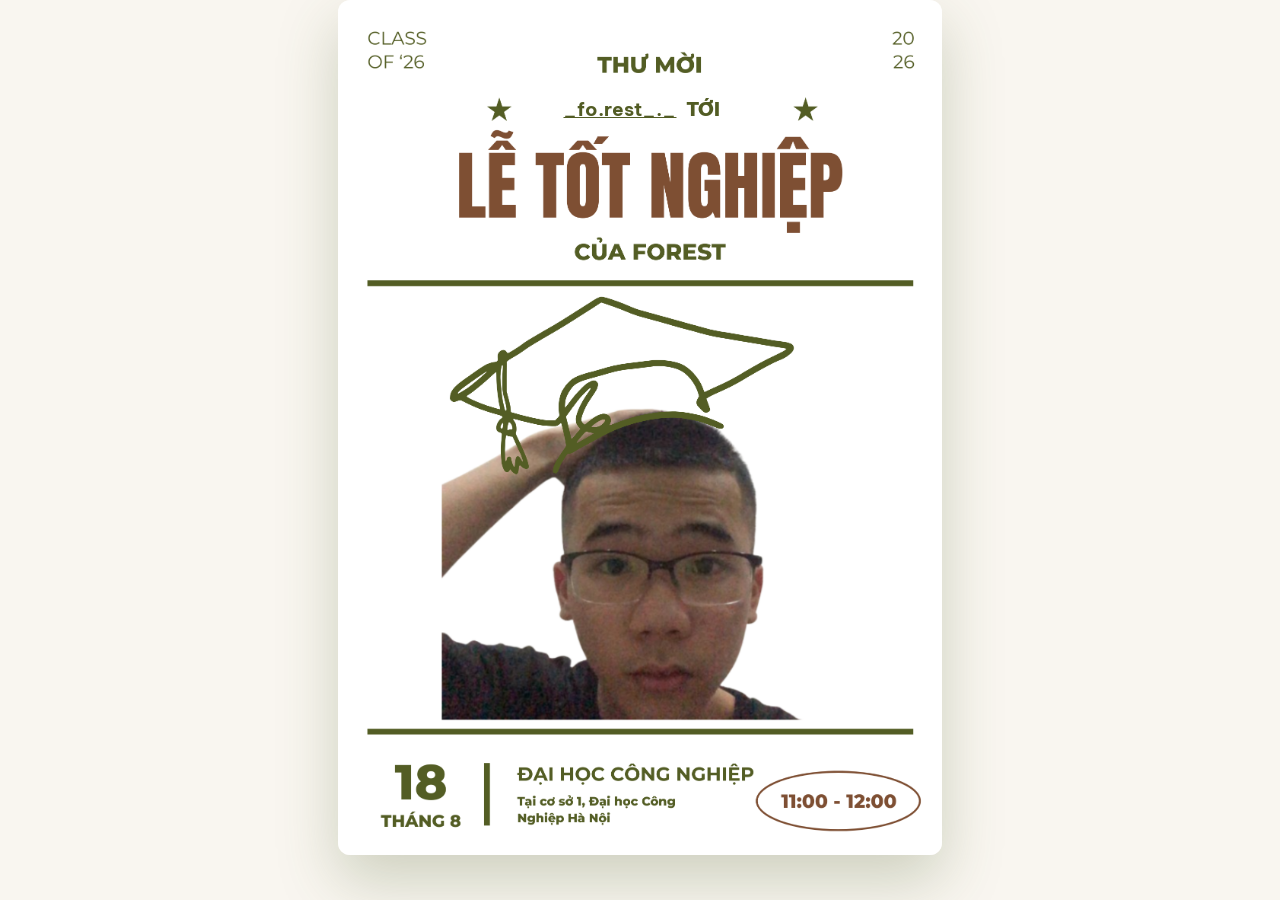
==== bkhanh.html @ 5e3d1be9 "Initial commit" ====
<!DOCTYPE html>
<html lang="vi">

<head>
    <meta charset="UTF-8">
    <meta name="viewport" content="width=device-width, initial-scale=1.0">
    <title>Thư Mời - Lam</title>
    <link rel="stylesheet" href="style.css">
    <link
        href="https://fonts.googleapis.com/css2?family=Be+Vietnam+Pro:wght@400;500;600;700;800;900&family=Playfair+Display:ital,wght@0,600;1,600&display=swap"
        rel="stylesheet">
    <style>
        body {
            background-color: var(--color-cream, #f9f6f0);
            margin: 0;
            overflow: hidden;
            display: flex;
            justify-content: center;
            align-items: center;
            height: 100vh;
        }

        /* Container lo việc di chuyển bồng bềnh lên xuống */
        .poster-wrapper {
            animation: slideUpFade 1.2s cubic-bezier(0.2, 0.8, 0.2, 1) forwards,
                floatPoster 4s ease-in-out infinite alternate 1.2s;
            opacity: 0;
            transform: translateY(50px) scale(0.95);
            z-index: 2;
        }

        @keyframes slideUpFade {
            to {
                opacity: 1;
                transform: translateY(0) scale(1);
            }
        }

        @keyframes floatPoster {
            from {
                transform: translateY(0);
            }

            to {
                transform: translateY(-8px);
            }
        }

        /* Container lo việc phóng to khi di chuột vào (hover) */
        .poster-scale-container {
            position: relative;
            transition: transform 0.5s cubic-bezier(0.2, 0.8, 0.2, 1);
        }

        .poster-wrapper:hover .poster-scale-container {
            transform: scale(1.02);
        }

        .poster-bg {
            height: 95vh;
            width: auto;
            display: block;
            object-fit: contain;
            border-radius: 12px;
            box-shadow: 0 25px 60px rgba(74, 94, 42, 0.25);
        }

        /* Phần chứa chữ */
        .link-container {
            position: absolute;
            top: 10.5%;
            left: 50%;
            transform: translateX(-50%);
            z-index: 10;
            display: flex;
            align-items: center;
            white-space: nowrap;
            opacity: 0;
            animation: fadeInLink 1s ease forwards 1s;
        }

        @keyframes fadeInLink {
            to {
                opacity: 1;
            }
        }

        .static-text {
            font-family: var(--font-body, 'Be Vietnam Pro', sans-serif);
            color: #525c24;
            font-weight: 900;
            font-size: 1.2rem;
            margin-right: 6px;
        }

        .special-link {
            font-family: var(--font-body, 'Be Vietnam Pro', sans-serif);
            color: #525c24;
            font-weight: bold;
            text-decoration: underline;
            font-size: 1.2rem;
            transition: all 0.4s cubic-bezier(0.34, 1.56, 0.64, 1);
            display: inline-block;
            background: rgba(255, 255, 255, 0.5);
            padding: 2px 10px;
            border-radius: 6px;
            position: relative;
        }

        .special-link:hover {
            color: #3a4e1e;
            background: rgba(255, 255, 255, 0.95);
            transform: scale(1.15) rotate(-3deg);
            box-shadow: 0 4px 15px rgba(82, 92, 36, 0.3);
            text-decoration: none;
        }

        /* --- CSS CHO CÁC HẠT TRANG TRÍ --- */
        #particles-container {
            position: absolute;
            top: 0;
            left: 0;
            width: 100vw;
            height: 100vh;
            overflow: hidden;
            z-index: 1;
            pointer-events: none;
        }

        .particle {
            position: absolute;
            border-radius: 50%;
            opacity: 0;
            animation: floatParticle linear infinite;
        }

        @keyframes floatParticle {
            0% {
                transform: translateY(110vh) rotate(0deg) scale(0.5);
                opacity: 0;
            }

            10% {
                opacity: 0.7;
            }

            90% {
                opacity: 0.7;
            }

            100% {
                transform: translateY(-10vh) rotate(360deg) scale(1.2);
                opacity: 0;
            }
        }
    </style>
</head>

<body>
    <!-- Container cho các hạt trang trí -->
    <div id="particles-container"></div>

    <div class="poster-wrapper">
        <!-- Đặt một container bọc ngoài cả ảnh và chữ để chúng phóng to CÙNG NHAU -->
        <div class="poster-scale-container">
            <img class="poster-bg" src="letter.png" alt="Thư mời của Lâm">
            <div class="link-container">
                <a href="#" class="special-link">_fo.rest_._</a>
                <span class="static-text">TỚI</span>
            </div>
        </div>
    </div>

    <!-- Script tạo hạt trang trí -->
    <script>
        document.addEventListener('DOMContentLoaded', () => {
            const colors = ['#4a5e2a', '#c8b98c', '#6a7e3a', '#e8e0d0', '#576d33'];
            const container = document.getElementById('particles-container');
            const particleCount = 35;

            for (let i = 0; i < particleCount; i++) {
                const particle = document.createElement('div');
                particle.classList.add('particle');

                const size = Math.random() * 8 + 4;
                const color = colors[Math.floor(Math.random() * colors.length)];
                const left = Math.random() * 100;
                const duration = Math.random() * 12 + 10;
                const delay = Math.random() * -20;

                particle.style.width = `${size}px`;
                particle.style.height = `${size}px`;
                particle.style.backgroundColor = color;
                particle.style.left = `${left}vw`;
                particle.style.animationDuration = `${duration}s`;
                particle.style.animationDelay = `${delay}s`;

                if (Math.random() > 0.7) {
                    particle.style.borderRadius = "2px";
                }

                container.appendChild(particle);
            }
        });
    </script>
</body>

</html>
---- style.css ----
:root {
  --color-olive: #4a5e2a;
  --color-olive-dark: #3a4e1e;
  --color-olive-light: #6a7e3a;
  --color-cream: #f9f6f0;
  --color-cream-dark: #e8e0d0;
  --color-gold: #c8b98c;

  --font-display: 'Playfair Display', serif;
  --font-body: 'Be Vietnam Pro', sans-serif;
}

* {
  margin: 0;
  padding: 0;
  box-sizing: border-box;
}

body {
  font-family: var(--font-body);
  height: 100vh;
  overflow: hidden;
  display: flex;
  justify-content: center;
  align-items: center;
  background-color: #222;
}

/* Poster Layout */
.poster-wrapper {
  position: relative;
  height: 100vh;
  display: flex;
  justify-content: center;
}

.poster-bg {
  height: 100vh;
  width: auto;
  display: block;
  object-fit: contain;
}

.pose-container {
  position: absolute;
  top: 46%;
  /* Tùy chỉnh vị trí để vừa với mũi tên */
  left: 33%;
  transform: translate(-50%, -50%);
  display: inline-block;
  animation: float 4s ease-in-out infinite alternate;
  z-index: 10;
}

.pose-image {
  max-width: 200px;
  /* Giữ ảnh nhỏ để không bị vỡ */
  height: auto;
  border-radius: 12px;
  box-shadow: 0 20px 40px rgba(0, 0, 0, 0.2);
  display: block;
}

/* Float animation for the main image to make it dynamic */
@keyframes float {
  from {
    transform: translateY(0px);
  }

  to {
    transform: translateY(-10px);
  }
}

/* Small Love Letter */
.small-letter-container {
  position: absolute;
  top: 65%;
  /* Chỉnh xuống dưới chỗ tay chỉ */
  right: 73%;
  /* Nằm lui vào trong ảnh một chút, hoặc đẩy ra tùy vị trí tay */
  cursor: pointer;
  z-index: 10;
  transition: transform 0.3s cubic-bezier(0.34, 1.56, 0.64, 1);
}

.small-letter-container:hover {
  transform: scale(1.15) rotate(5deg);
}

.small-letter-icon {
  width: 45px;
  height: auto;
  display: block;
  filter: drop-shadow(0 4px 8px rgba(0, 0, 0, 0.3));
}

/* Pulse ring around the small letter to draw attention */
.pulse-ring {
  position: absolute;
  top: 50%;
  left: 50%;
  transform: translate(-50%, -50%);
  width: 100%;
  height: 100%;
  border-radius: 50%;
  background-color: rgba(255, 255, 255, 0.4);
  z-index: -1;
  animation: pulse 2s infinite;
}

@keyframes pulse {
  0% {
    transform: translate(-50%, -50%) scale(1);
    opacity: 1;
  }

  100% {
    transform: translate(-50%, -50%) scale(2.5);
    opacity: 0;
  }
}

/* Big Letter Overlay */
.big-letter-overlay {
  position: fixed;
  top: 0;
  left: 0;
  width: 100%;
  height: 100%;
  background-color: rgba(0, 0, 0, 0.6);
  backdrop-filter: blur(5px);
  display: flex;
  justify-content: center;
  align-items: center;
  z-index: 100;
  opacity: 0;
  pointer-events: none;
  transition: opacity 0.5s ease;
}

.big-letter-overlay.active {
  opacity: 1;
  pointer-events: auto;
}

/* Envelope Container */
.big-letter-container {
  position: relative;
  width: 400px;
  height: 250px;
  perspective: 1000px;
  transform: translateY(50px) scale(0.9);
  transition: transform 0.5s cubic-bezier(0.34, 1.56, 0.64, 1);
}

.big-letter-overlay.active .big-letter-container {
  transform: translateY(0) scale(1);
}

/* Envelope Construct */
.envelope {
  position: relative;
  width: 100%;
  height: 100%;
  transform-style: preserve-3d;
}

.envelope-back {
  position: absolute;
  top: 0;
  left: 0;
  width: 100%;
  height: 100%;
  background-color: var(--color-olive-dark);
  border-radius: 4px;
  box-shadow: 0 15px 35px rgba(0, 0, 0, 0.3);
}

.envelope-front {
  position: absolute;
  top: 0;
  left: 0;
  width: 100%;
  height: 100%;
  background-color: transparent;
  z-index: 3;
  /* CSS triangle for the front pocket */
  border-left: 200px solid var(--color-olive-light);
  border-right: 200px solid var(--color-olive-light);
  border-bottom: 125px solid var(--color-olive);
  border-top: 125px solid transparent;
  border-radius: 4px;
  pointer-events: none;
}

.envelope-flap {
  position: absolute;
  top: 0;
  left: 0;
  width: 100%;
  height: 100%;
  background-color: transparent;
  z-index: 4;
  /* CSS triangle for the flap */
  border-left: 200px solid transparent;
  border-right: 200px solid transparent;
  border-top: 125px solid #576d33;
  border-bottom: 125px solid transparent;
  transform-origin: top center;
  transition: transform 0.6s cubic-bezier(0.4, 0, 0.2, 1);
  pointer-events: none;
}

/* Flap Open Animation */
.big-letter-overlay.open .envelope-flap {
  transform: rotateX(-180deg);
  z-index: 1;
  /* Drop it behind the paper when open */
}

/* The Paper */
.paper {
  position: absolute;
  top: 10px;
  left: 5%;
  width: 90%;
  height: 220px;
  background-color: var(--color-cream);
  border-radius: 4px;
  z-index: 2;
  display: flex;
  flex-direction: column;
  justify-content: center;
  align-items: center;
  padding: 20px;
  box-shadow: 0 0 15px rgba(0, 0, 0, 0.1);
  transform: translateY(0);
  transition: transform 0.7s cubic-bezier(0.34, 1.56, 0.64, 1) 0.3s;
}

/* Paper slide up animation */
.big-letter-overlay.open .paper {
  transform: translateY(-120px);
  box-shadow: 0 15px 30px rgba(0, 0, 0, 0.2);
}

.paper-title {
  font-family: var(--font-display);
  color: var(--color-olive-dark);
  font-size: 24px;
  margin-bottom: 20px;
  letter-spacing: 1px;
}

.input-group {
  display: flex;
  flex-direction: column;
  width: 100%;
  gap: 15px;
}

input[type="text"] {
  width: 100%;
  padding: 12px 15px;
  border: 1px solid var(--color-gold);
  border-radius: 6px;
  font-family: var(--font-body);
  font-size: 16px;
  background: transparent;
  outline: none;
  transition: border-color 0.3s, box-shadow 0.3s;
}

input[type="text"]:focus {
  border-color: var(--color-olive);
  box-shadow: 0 0 0 3px rgba(74, 94, 42, 0.1);
}

.go-btn {
  background-color: var(--color-olive);
  color: var(--color-cream);
  border: none;
  padding: 12px;
  border-radius: 6px;
  font-family: var(--font-body);
  font-size: 16px;
  font-weight: 600;
  cursor: pointer;
  transition: background-color 0.3s, transform 0.2s;
  text-transform: uppercase;
  letter-spacing: 1px;
}

.go-btn:hover {
  background-color: var(--color-olive-dark);
  transform: translateY(-2px);
}

.go-btn:active {
  transform: translateY(0);
}
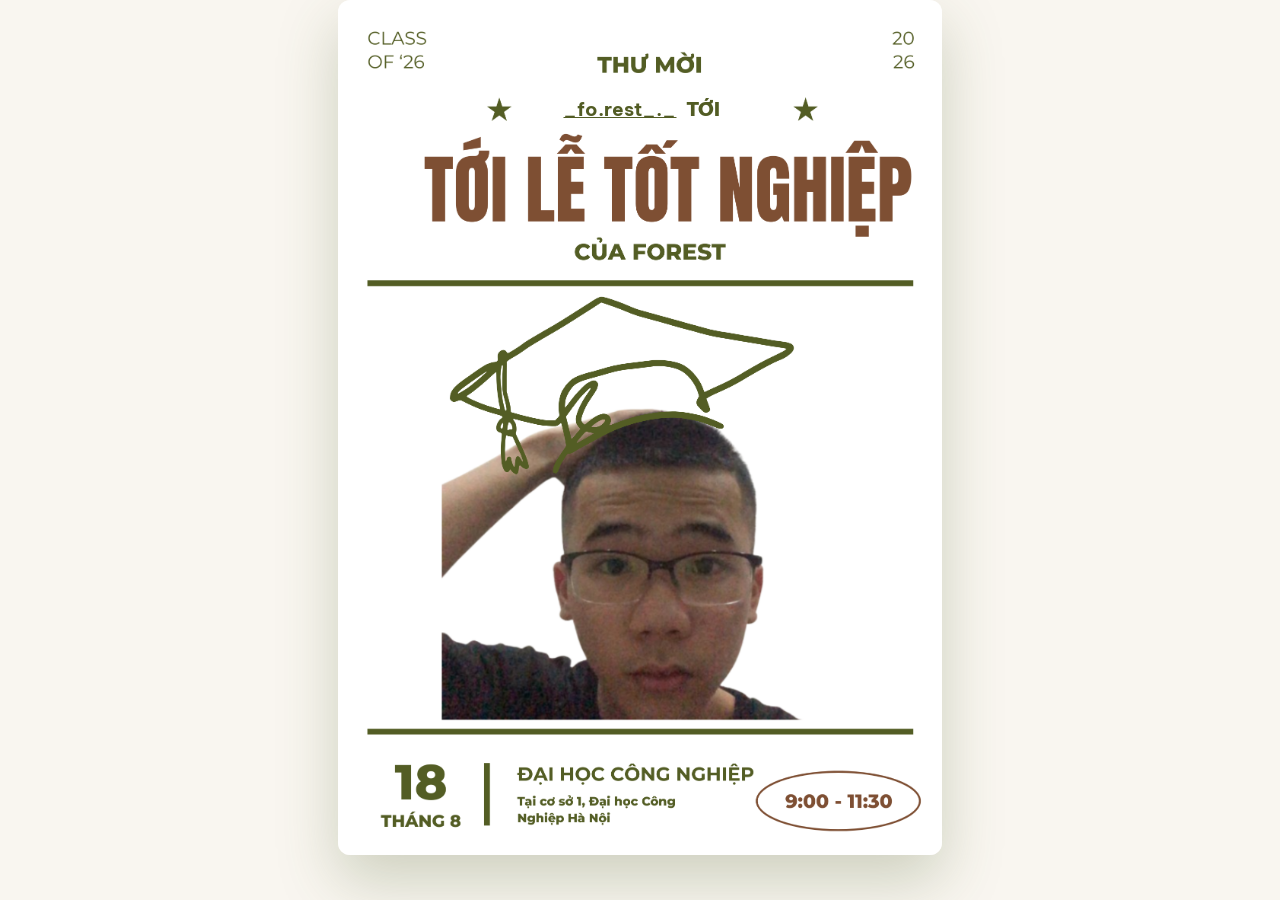
==== commit b2654258: "update" ====
--- a/bkhanh.html
+++ b/bkhanh.html
@@ -163,7 +163,7 @@
     <div class="poster-wrapper">
         <!-- Đặt một container bọc ngoài cả ảnh và chữ để chúng phóng to CÙNG NHAU -->
         <div class="poster-scale-container">
-            <img class="poster-bg" src="letter.png" alt="Thư mời của Lâm">
+            <img class="poster-bg" src="leter.png" alt="Thư mời của Lâm">
             <div class="link-container">
                 <a href="#" class="special-link">_fo.rest_._</a>
                 <span class="static-text">TỚI</span>
--- a/style.css
+++ b/style.css
@@ -266,7 +266,7 @@
   border: 1px solid var(--color-gold);
   border-radius: 6px;
   font-family: var(--font-body);
-  font-size: 16px;
+  font-size: 14px;
   background: transparent;
   outline: none;
   transition: border-color 0.3s, box-shadow 0.3s;
